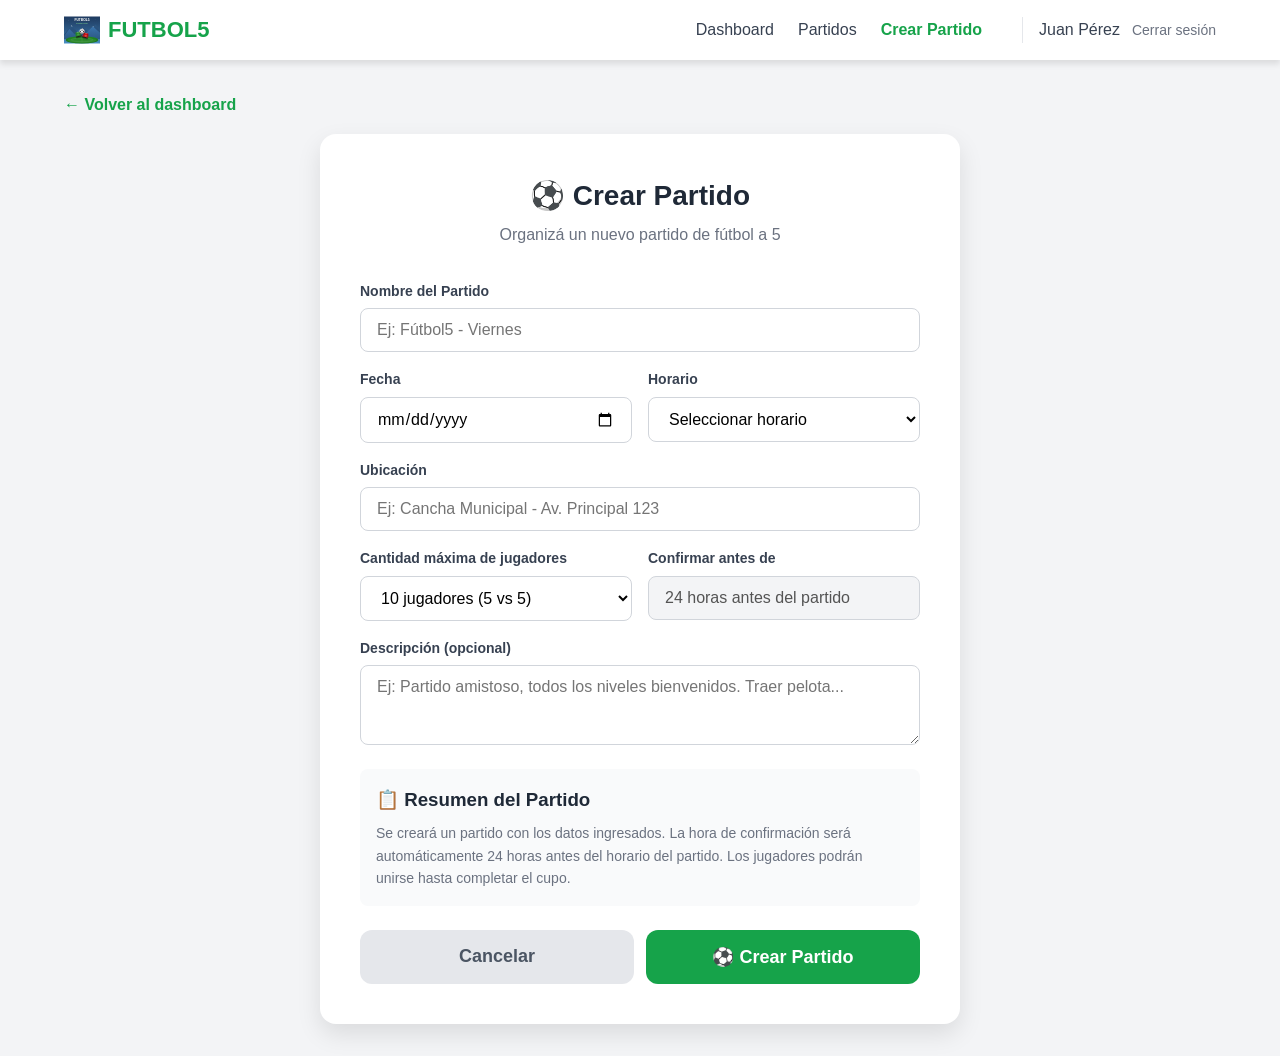
==== pages/create-match.html @ a0f3367d "Add files via upload" ====
<!DOCTYPE html>
<html lang="es">
<head>
    <meta charset="UTF-8">
    <meta name="viewport" content="width=device-width, initial-scale=1.0">
    <link rel="icon" href="../img/logo.svg">
    <title>Crear Partido - Futbol5</title>
    <link rel="stylesheet" href="../css/styles.css">
</head>
<body>

<!-- NAVBAR -->
<nav class="navbar">
    <div class="container">
        <a href="dashboard.html" class="navbar-brand">
            <img src="../img/logo.svg" alt="Futbol5">
            <span>FUTBOL5</span>
        </a>
        <div class="navbar-nav">
            <a href="dashboard.html">Dashboard</a>
            <a href="matches.html">Partidos</a>
            <a href="create-match.html" class="active">Crear Partido</a>
            <div class="navbar-user">
                <span>Juan Pérez</span>
                <button class="btn-logout">Cerrar sesión</button>
            </div>
        </div>
    </div>
</nav>

<!-- CONTENT -->
<div class="dashboard-content">
    <a href="dashboard.html" class="back-btn">← Volver al dashboard</a>

    <div class="create-card">
        <h1>⚽ Crear Partido</h1>
        <p class="subtitle">Organizá un nuevo partido de fútbol a 5</p>

        <form>
            <div class="form-group">
                <label>Nombre del Partido</label>
                <input type="text" placeholder="Ej: Fútbol5 - Viernes" required>
            </div>

            <div class="form-row">
                <div class="form-group">
                    <label>Fecha</label>
                    <input type="date" required>
                </div>
                <div class="form-group">
                    <label>Horario</label>
                    <select required>
                        <option value="">Seleccionar horario</option>
                        <option>20:00 - 21:00</option>
                        <option>18:00 - 19:00</option>
                        <option>19:00 - 20:00</option>
                        <option>21:00 - 22:00</option>
                    </select>
                </div>
            </div>

            <div class="form-group">
                <label>Ubicación</label>
                <input type="text" placeholder="Ej: Cancha Municipal - Av. Principal 123" required>
            </div>

            <div class="form-row">
                <div class="form-group">
                    <label>Cantidad máxima de jugadores</label>
                    <select required>
                        <option value="10">10 jugadores (5 vs 5)</option>
                        <option value="8">8 jugadores (4 vs 4)</option>
                        <option value="12">12 jugadores (6 vs 6)</option>
                        <option value="14">14 jugadores (7 vs 7)</option>
                    </select>
                </div>
                <div class="form-group">
                    <label>Confirmar antes de</label>
                    <input type="text" value="24 horas antes del partido" disabled style="background:var(--gray-100);">
                </div>
            </div>

            <div class="form-group">
                <label>Descripción (opcional)</label>
                <textarea rows="3" placeholder="Ej: Partido amistoso, todos los niveles bienvenidos. Traer pelota..."></textarea>
            </div>

            <div class="create-summary">
                <h3>📋 Resumen del Partido</h3>
                <p>Se creará un partido con los datos ingresados. La hora de confirmación será automáticamente 24 horas antes del horario del partido. Los jugadores podrán unirse hasta completar el cupo.</p>
            </div>

            <div class="btn-group">
                <button type="button" class="btn btn-lg" style="background:var(--gray-200);color:var(--gray-600);">Cancelar</button>
                <button type="submit" class="btn btn-primary btn-lg">⚽ Crear Partido</button>
            </div>
        </form>
    </div>
</div>

</body>
</html>
---- css/styles.css ----
/* ============================================
   FUTBOL5 - CSS COMPLETO
   ============================================ */

/* RESET */
*, *::before, *::after {
    margin: 0;
    padding: 0;
    box-sizing: border-box;
}

/* VARIABLES */
:root {
    --green-50: #f0fdf4;
    --green-100: #dcfce7;
    --green-200: #bbf7d0;
    --green-300: #86efac;
    --green-400: #4ade80;
    --green-500: #22c55e;
    --green-600: #16a34a;
    --green-700: #15803d;
    --green-800: #166534;
    --green-900: #14532d;
    --gray-50: #f9fafb;
    --gray-100: #f3f4f6;
    --gray-200: #e5e7eb;
    --gray-300: #d1d5db;
    --gray-400: #9ca3af;
    --gray-500: #6b7280;
    --gray-600: #4b5563;
    --gray-700: #374151;
    --gray-800: #1f2937;
    --gray-900: #111827;
    --red-500: #ef4444;
    --red-600: #dc2626;
    --yellow-300: #fde047;
    --yellow-500: #eab308;
    --blue-dark: #1e3a5f;
    --blue-mid: #2d5a87;
    --blue-light: #4a90c4;
    --white: #ffffff;
    --shadow-sm: 0 1px 2px rgba(0,0,0,0.05);
    --shadow: 0 4px 6px rgba(0,0,0,0.1);
    --shadow-lg: 0 10px 25px rgba(0,0,0,0.1);
    --shadow-xl: 0 20px 40px rgba(0,0,0,0.15);
    --radius: 8px;
    --radius-lg: 12px;
    --radius-xl: 16px;
    --radius-2xl: 24px;
    --transition: all 0.3s ease;
}

html {
    scroll-behavior: smooth;
}

body {
    font-family: 'Inter', -apple-system, BlinkMacSystemFont, 'Segoe UI', Roboto, sans-serif;
    background: var(--gray-100);
    color: var(--gray-800);
    line-height: 1.6;
}

a {
    text-decoration: none;
    color: inherit;
    transition: var(--transition);
}

img {
    max-width: 100%;
    height: auto;
}

ul, ol {
    list-style: none;
}

/* ============================================
   UTILIDADES
   ============================================ */
.container {
    max-width: 1200px;
    margin: 0 auto;
    padding: 0 24px;
}

.text-center { text-align: center; }
.text-white { color: var(--white); }
.text-green { color: var(--green-600); }
.text-gray { color: var(--gray-500); }
.text-yellow { color: var(--yellow-300); }

.mb-1 { margin-bottom: 4px; }
.mb-2 { margin-bottom: 8px; }
.mb-3 { margin-bottom: 12px; }
.mb-4 { margin-bottom: 16px; }
.mb-6 { margin-bottom: 24px; }
.mb-8 { margin-bottom: 32px; }

.mt-1 { margin-top: 4px; }
.mt-2 { margin-top: 8px; }
.mt-4 { margin-top: 16px; }
.mt-6 { margin-top: 24px; }
.mt-8 { margin-top: 32px; }

.p-4 { padding: 16px; }
.p-6 { padding: 24px; }
.p-8 { padding: 32px; }

/* ============================================
   BOTONES
   ============================================ */
.btn {
    display: inline-block;
    padding: 12px 24px;
    border-radius: var(--radius);
    font-weight: 600;
    font-size: 14px;
    cursor: pointer;
    border: none;
    transition: var(--transition);
    text-align: center;
    font-family: inherit;
}

.btn:hover {
    transform: translateY(-1px);
    box-shadow: var(--shadow);
}

.btn-primary {
    background: var(--green-600);
    color: var(--white);
}

.btn-primary:hover {
    background: var(--green-700);
}

.btn-secondary {
    background: var(--white);
    color: var(--green-600);
}

.btn-secondary:hover {
    background: var(--green-50);
}

.btn-outline {
    background: transparent;
    color: var(--white);
    border: 2px solid var(--white);
}

.btn-outline:hover {
    background: rgba(255,255,255,0.1);
}

.btn-danger {
    background: var(--red-500);
    color: var(--white);
}

.btn-danger:hover {
    background: var(--red-600);
}

.btn-warning {
    background: var(--yellow-500);
    color: var(--white);
}

.btn-lg {
    padding: 16px 32px;
    font-size: 18px;
    border-radius: var(--radius-lg);
}

.btn-full {
    width: 100%;
}

.btn-sm {
    padding: 8px 16px;
    font-size: 13px;
}

/* ============================================
   BADGES
   ============================================ */
.badge {
    display: inline-block;
    padding: 4px 12px;
    border-radius: 999px;
    font-size: 12px;
    font-weight: 600;
}

.badge-open {
    background: var(--green-100);
    color: var(--green-800);
}

.badge-full {
    background: #fef3c7;
    color: #92400e;
}

.badge-cancelled {
    background: #fee2e2;
    color: #991b1b;
}

.badge-completed {
    background: var(--gray-200);
    color: var(--gray-700);
}

/* ============================================
   FORMULARIOS
   ============================================ */
.form-group {
    margin-bottom: 16px;
}

.form-group label {
    display: block;
    font-size: 14px;
    font-weight: 600;
    color: var(--gray-700);
    margin-bottom: 6px;
}

.form-group input,
.form-group select,
.form-group textarea {
    width: 100%;
    padding: 12px 16px;
    border: 1px solid var(--gray-300);
    border-radius: var(--radius);
    font-size: 16px;
    font-family: inherit;
    transition: var(--transition);
    background: var(--white);
}

.form-group input:focus,
.form-group select:focus,
.form-group textarea:focus {
    outline: none;
    border-color: var(--green-500);
    box-shadow: 0 0 0 3px rgba(34,197,94,0.1);
}

.form-row {
    display: grid;
    grid-template-columns: 1fr 1fr;
    gap: 16px;
}

/* ============================================
   NAVBAR
   ============================================ */
.navbar {
    background: var(--white);
    box-shadow: var(--shadow);
    padding: 12px 0;
    position: sticky;
    top: 0;
    z-index: 100;
}

.navbar .container {
    display: flex;
    justify-content: space-between;
    align-items: center;
}

.navbar-brand {
    display: flex;
    align-items: center;
    gap: 8px;
}

.navbar-brand img {
    width: 36px;
    height: 36px;
}

.navbar-brand span {
    font-size: 22px;
    font-weight: 800;
    color: var(--green-600);
}

.navbar-nav {
    display: flex;
    align-items: center;
    gap: 24px;
}

.navbar-nav a {
    color: var(--gray-700);
    font-weight: 500;
}

.navbar-nav a:hover {
    color: var(--green-600);
}

.navbar-nav a.active {
    color: var(--green-600);
    font-weight: 600;
}

.navbar-user {
    display: flex;
    align-items: center;
    gap: 12px;
    margin-left: 16px;
    padding-left: 16px;
    border-left: 1px solid var(--gray-200);
}

.navbar-user span {
    color: var(--gray-700);
}

.btn-logout {
    background: none;
    border: none;
    color: var(--gray-500);
    cursor: pointer;
    font-size: 14px;
    font-family: inherit;
}

.btn-logout:hover {
    color: var(--red-500);
}

/* HOME NAVBAR */
.navbar-home {
    background: rgba(255,255,255,0.1);
    backdrop-filter: blur(10px);
    box-shadow: none;
}

.navbar-home .navbar-brand span {
    color: var(--white);
}

.navbar-home .navbar-nav a {
    color: var(--white);
}

.navbar-home .navbar-nav a:hover {
    color: var(--green-200);
}

/* ============================================
   HERO
   ============================================ */
.hero {
    background: linear-gradient(135deg, var(--green-400), var(--green-600));
    min-height: 100vh;
    display: flex;
    flex-direction: column;
}

.hero-content {
    flex: 1;
    display: flex;
    align-items: center;
    justify-content: center;
    text-align: center;
    padding: 80px 24px;
}

.hero-content img {
    width: 200px;
    height: 200px;
    margin-bottom: 32px;
}

.hero-content h1 {
    font-size: 56px;
    font-weight: 900;
    color: var(--white);
    line-height: 1.1;
    margin-bottom: 24px;
}

.hero-content h1 span {
    color: var(--yellow-300);
}

.hero-content p {
    font-size: 20px;
    color: rgba(255,255,255,0.9);
    max-width: 600px;
    margin: 0 auto 40px;
}

.hero-btns {
    display: flex;
    gap: 16px;
    justify-content: center;
    flex-wrap: wrap;
}

/* ============================================
   FEATURES
   ============================================ */
.features {
    background: var(--white);
    padding: 80px 24px;
}

.features h2 {
    font-size: 32px;
    font-weight: 800;
    color: var(--gray-800);
    margin-bottom: 48px;
    text-align: center;
}

.features-grid {
    max-width: 1200px;
    margin: 0 auto;
    display: grid;
    grid-template-columns: repeat(3, 1fr);
    gap: 32px;
}

.feature-card {
    text-align: center;
    padding: 24px;
}

.feature-icon {
    width: 64px;
    height: 64px;
    background: var(--green-100);
    border-radius: 50%;
    display: flex;
    align-items: center;
    justify-content: center;
    margin: 0 auto 16px;
    font-size: 32px;
}

.feature-card h3 {
    font-size: 20px;
    font-weight: 700;
    color: var(--gray-800);
    margin-bottom: 8px;
}

.feature-card p {
    color: var(--gray-500);
}

/* ============================================
   SCHEDULE
   ============================================ */
.schedule {
    background: var(--white);
    padding: 80px 24px;
    border-top: 3px solid var(--green-600);
}

.schedule h2 {
    font-size: 32px;
    font-weight: 800;
    color: var(--gray-800);
    margin-bottom: 8px;
    text-align: center;
}

.schedule .subtitle {
    text-align: center;
    color: var(--gray-500);
    margin-bottom: 48px;
}

.schedule-grid {
    max-width: 1000px;
    margin: 0 auto;
    display: grid;
    grid-template-columns: repeat(3, 1fr);
    gap: 24px;
}

.schedule-card {
    background: linear-gradient(135deg, var(--green-600), var(--green-500));
    border-radius: var(--radius-xl);
    padding: 32px;
    color: var(--white);
    text-align: center;
    transition: var(--transition);
}

.schedule-card:hover {
    transform: translateY(-4px);
    box-shadow: 0 12px 24px rgba(22,163,74,0.3);
}

.schedule-card .day {
    font-size: 28px;
    font-weight: 800;
    margin-bottom: 8px;
}

.schedule-card .time {
    font-size: 40px;
    font-weight: 900;
    margin-bottom: 4px;
}

.schedule-card .time-sub {
    font-size: 14px;
    opacity: 0.9;
    margin-bottom: 16px;
}

.schedule-card .spots {
    background: rgba(255,255,255,0.2);
    padding: 8px 16px;
    border-radius: var(--radius);
    font-size: 14px;
    font-weight: 600;
}

.schedule-card .spots.full {
    background: rgba(239,68,68,0.8);
}

/* ============================================
   RANKING
   ============================================ */
.ranking {
    background: linear-gradient(135deg, var(--blue-dark), var(--blue-mid));
    padding: 80px 24px;
}

.ranking h2 {
    font-size: 32px;
    font-weight: 800;
    color: var(--white);
    margin-bottom: 8px;
    text-align: center;
}

.ranking .subtitle {
    text-align: center;
    color: rgba(255,255,255,0.7);
    margin-bottom: 48px;
}

.ranking-grid {
    max-width: 1200px;
    margin: 0 auto;
    display: grid;
    grid-template-columns: repeat(4, 1fr);
    gap: 24px;
}

.rank-card {
    background: rgba(255,255,255,0.1);
    backdrop-filter: blur(10px);
    border-radius: var(--radius-xl);
    padding: 24px;
    text-align: center;
    color: var(--white);
    border: 1px solid rgba(255,255,255,0.2);
    transition: var(--transition);
}

.rank-card:hover {
    background: rgba(255,255,255,0.2);
    transform: translateY(-4px);
}

.rank-badge {
    width: 64px;
    height: 64px;
    border-radius: 50%;
    display: flex;
    align-items: center;
    justify-content: center;
    margin: 0 auto 16px;
    font-size: 28px;
    font-weight: 800;
}

.rank-bronce .rank-badge { background: linear-gradient(135deg, #cd7f32, #a0522d); }
.rank-plata .rank-badge { background: linear-gradient(135deg, #c0c0c0, #a8a8a8); }
.rank-oro .rank-badge { background: linear-gradient(135deg, #ffd700, #ffb800); }
.rank-diamante .rank-badge { background: linear-gradient(135deg, #b9f2ff, #00d4ff); }

.rank-card h3 {
    font-size: 18px;
    font-weight: 700;
    margin-bottom: 4px;
}

.rank-card .discount {
    font-size: 24px;
    font-weight: 900;
    color: var(--green-400);
    margin: 8px 0;
}

.rank-card .desc {
    font-size: 13px;
    color: rgba(255,255,255,0.7);
}

/* ============================================
   REGULATIONS
   ============================================ */
.regulations {
    background: var(--white);
    padding: 80px 24px;
}

.reg-card {
    background: var(--white);
    border-radius: var(--radius-xl);
    box-shadow: var(--shadow-lg);
    padding: 40px;
    max-width: 900px;
    margin: 0 auto;
}

.reg-card h2 {
    font-size: 28px;
    font-weight: 800;
    color: var(--gray-800);
    margin-bottom: 4px;
}

.reg-card .subtitle {
    text-align: center;
    color: var(--gray-500);
    margin-bottom: 24px;
}

.reg-tabs {
    display: flex;
    justify-content: center;
    gap: 8px;
    margin-bottom: 24px;
    flex-wrap: wrap;
}

.reg-tab {
    padding: 10px 20px;
    border-radius: var(--radius);
    border: none;
    font-weight: 600;
    cursor: pointer;
    transition: var(--transition);
    font-family: inherit;
    font-size: 14px;
    background: var(--gray-100);
    color: var(--gray-600);
}

.reg-tab:hover {
    background: var(--gray-200);
}

.reg-tab.active {
    background: var(--green-600);
    color: var(--white);
}

.reg-rules {
    display: grid;
    grid-template-columns: 1fr 1fr;
    gap: 12px;
    margin-bottom: 24px;
}

.reg-rule {
    background: var(--gray-50);
    border: 1px solid var(--gray-200);
    border-radius: var(--radius);
    padding: 16px;
    display: flex;
    gap: 12px;
}

.reg-rule .icon {
    font-size: 24px;
    flex-shrink: 0;
}

.reg-rule h4 {
    font-weight: 600;
    color: var(--gray-800);
    margin-bottom: 4px;
}

.reg-rule p {
    font-size: 13px;
    color: var(--gray-500);
}

.reg-warning {
    background: #fffbeb;
    border-left: 4px solid #f59e0b;
    padding: 16px;
    border-radius: 0 var(--radius) var(--radius) 0;
    margin-bottom: 24px;
}

.reg-warning h4 {
    font-weight: 700;
    color: #92400e;
    margin-bottom: 8px;
}

.reg-warning p,
.reg-warning li {
    font-size: 14px;
    color: #a16207;
}

.reg-warning ul {
    margin-top: 8px;
    margin-left: 20px;
    list-style: disc;
}

.reg-accept {
    background: var(--green-50);
    border: 1px solid var(--green-200);
    border-radius: var(--radius);
    padding: 20px;
    display: flex;
    justify-content: space-between;
    align-items: center;
}

.reg-accept h4 {
    font-weight: 700;
    color: var(--green-800);
}

.reg-accept p {
    font-size: 13px;
    color: var(--green-700);
}

.reg-accept-btns {
    display: flex;
    gap: 12px;
    flex-shrink: 0;
}

/* ============================================
   AUTH (LOGIN / REGISTER)
   ============================================ */
.auth {
    min-height: 100vh;
    background: linear-gradient(135deg, var(--green-400), var(--green-600));
    display: flex;
    align-items: center;
    justify-content: center;
    padding: 24px;
}

.auth-card {
    background: var(--white);
    border-radius: var(--radius-2xl);
    box-shadow: var(--shadow-xl);
    padding: 48px;
    width: 100%;
    max-width: 440px;
}

.auth-logo {
    text-align: center;
    margin-bottom: 32px;
}

.auth-logo img {
    width: 100px;
    height: 100px;
    margin: 0 auto 8px;
}

.auth-logo h1 {
    font-size: 32px;
    font-weight: 900;
    color: var(--green-600);
}

.auth-logo p {
    color: var(--gray-500);
}

.auth-check {
    display: flex;
    align-items: flex-start;
    gap: 8px;
    margin: 16px 0;
}

.auth-check input[type="checkbox"] {
    margin-top: 4px;
    accent-color: var(--green-600);
}

.auth-check label {
    font-size: 13px;
    color: var(--gray-500);
}

.auth-check a {
    color: var(--green-600);
    font-weight: 600;
}

.auth-footer {
    text-align: center;
    margin-top: 24px;
    color: var(--gray-500);
}

.auth-footer a {
    color: var(--green-600);
    font-weight: 600;
}

.auth-footer a:hover {
    text-decoration: underline;
}

.auth-error {
    background: #fee2e2;
    border: 1px solid #fca5a5;
    color: #991b1b;
    padding: 12px 16px;
    border-radius: var(--radius);
    margin-bottom: 16px;
    font-size: 14px;
}

/* ============================================
   DASHBOARD
   ============================================ */
.dashboard-content {
    max-width: 1200px;
    margin: 0 auto;
    padding: 32px 24px;
}

.dashboard-content h1 {
    font-size: 32px;
    font-weight: 800;
    color: var(--gray-800);
    margin-bottom: 4px;
}

.dashboard-content .subtitle {
    color: var(--gray-500);
    margin-bottom: 32px;
}

.dashboard-grid {
    display: grid;
    grid-template-columns: 1fr 1fr;
    gap: 32px;
}

.dash-card {
    background: var(--white);
    border-radius: var(--radius-lg);
    box-shadow: var(--shadow);
    padding: 24px;
}

.dash-card-header {
    display: flex;
    justify-content: space-between;
    align-items: center;
    margin-bottom: 16px;
}

.dash-card-header h2 {
    font-size: 20px;
    font-weight: 700;
    color: var(--gray-800);
}

.dash-card-header a {
    color: var(--green-600);
    font-size: 14px;
    font-weight: 600;
}

.dash-card-header a:hover {
    text-decoration: underline;
}

/* ============================================
   MATCH CARDS
   ============================================ */
.match-card {
    background: var(--white);
    border-radius: var(--radius-lg);
    box-shadow: var(--shadow);
    overflow: hidden;
    transition: var(--transition);
}

.match-card:hover {
    box-shadow: var(--shadow-lg);
    transform: translateY(-2px);
}

.match-card-header {
    background: linear-gradient(135deg, var(--green-500), var(--green-600));
    padding: 16px 20px;
    display: flex;
    justify-content: space-between;
    align-items: center;
}

.match-card-header h3 {
    color: var(--white);
    font-size: 18px;
    font-weight: 700;
}

.match-card-body {
    padding: 20px;
}

.match-card-body p {
    color: var(--gray-600);
    margin-bottom: 4px;
    font-size: 14px;
}

.match-card-footer {
    display: flex;
    justify-content: space-between;
    align-items: center;
    padding: 12px 20px;
    border-top: 1px solid var(--gray-200);
}

.match-card-footer .organizer {
    font-size: 13px;
    color: var(--gray-400);
}

/* ============================================
   MATCH LIST
   ============================================ */
.matches-grid {
    display: grid;
    grid-template-columns: repeat(3, 1fr);
    gap: 24px;
}

.filter-card {
    background: var(--white);
    border-radius: var(--radius-lg);
    box-shadow: var(--shadow);
    padding: 24px;
    margin-bottom: 24px;
}

/* ============================================
   MATCH DETAIL
   ============================================ */
.detail-card {
    background: var(--white);
    border-radius: var(--radius-xl);
    box-shadow: var(--shadow-lg);
    overflow: hidden;
    max-width: 900px;
    margin: 0 auto;
}

.detail-header {
    background: linear-gradient(135deg, var(--green-500), var(--green-600));
    padding: 24px 32px;
    display: flex;
    justify-content: space-between;
    align-items: center;
}

.detail-header h1 {
    color: var(--white);
    font-size: 28px;
    font-weight: 800;
}

.detail-header p {
    color: rgba(255,255,255,0.9);
}

.detail-body {
    padding: 32px;
    display: grid;
    grid-template-columns: 1fr 1fr;
    gap: 32px;
}

.detail-info h2 {
    font-size: 20px;
    font-weight: 700;
    color: var(--gray-800);
    margin-bottom: 16px;
}

.detail-row {
    display: flex;
    gap: 12px;
    margin-bottom: 16px;
}

.detail-row .icon {
    font-size: 24px;
    flex-shrink: 0;
}

.detail-row .label {
    font-weight: 600;
    color: var(--gray-800);
}

.detail-row .value {
    color: var(--gray-500);
    font-size: 14px;
}

.progress-bar {
    width: 100%;
    height: 8px;
    background: var(--gray-200);
    border-radius: 4px;
    margin-top: 8px;
}

.progress-fill {
    height: 100%;
    background: var(--green-600);
    border-radius: 4px;
    transition: width 0.5s ease;
}

/* ============================================
   PLAYER LIST
   ============================================ */
.player-item {
    display: flex;
    align-items: center;
    padding: 12px;
    background: var(--gray-50);
    border-radius: var(--radius);
    margin-bottom: 8px;
}

.player-avatar {
    width: 40px;
    height: 40px;
    background: var(--green-500);
    border-radius: 50%;
    display: flex;
    align-items: center;
    justify-content: center;
    color: var(--white);
    font-weight: 700;
    font-size: 14px;
    flex-shrink: 0;
}

.player-info {
    flex: 1;
    margin-left: 12px;
}

.player-info .name {
    font-weight: 600;
    color: var(--gray-800);
    font-size: 14px;
}

.player-info .username {
    font-size: 13px;
    color: var(--gray-400);
}

.detail-actions {
    padding: 24px 32px;
    border-top: 1px solid var(--gray-200);
    display: flex;
    gap: 12px;
}

/* ============================================
   CREATE MATCH
   ============================================ */
.create-card {
    background: var(--white);
    border-radius: var(--radius-xl);
    box-shadow: var(--shadow-lg);
    padding: 40px;
    max-width: 640px;
    margin: 0 auto;
}

.create-card h1 {
    text-align: center;
    font-size: 28px;
    font-weight: 800;
    color: var(--gray-800);
    margin-bottom: 4px;
}

.create-card .subtitle {
    text-align: center;
    color: var(--gray-500);
    margin-bottom: 32px;
}

.create-summary {
    background: var(--gray-50);
    border-radius: var(--radius);
    padding: 16px;
    margin-top: 16px;
}

.create-summary h3 {
    font-weight: 600;
    color: var(--gray-800);
    margin-bottom: 8px;
}

.create-summary p {
    font-size: 14px;
    color: var(--gray-500);
}

.btn-group {
    display: grid;
    grid-template-columns: 1fr 1fr;
    gap: 12px;
    margin-top: 24px;
}

.back-btn {
    color: var(--green-600);
    font-weight: 600;
    cursor: pointer;
    background: none;
    border: none;
    font-size: 16px;
    margin-bottom: 16px;
    display: inline-block;
    font-family: inherit;
}

.back-btn:hover {
    text-decoration: underline;
}

/* ============================================
   EMPTY STATE
   ============================================ */
.empty-state {
    text-align: center;
    padding: 48px 24px;
    color: var(--gray-400);
}

.empty-state .icon {
    font-size: 64px;
    margin-bottom: 16px;
}

.empty-state h3 {
    font-size: 20px;
    font-weight: 600;
    color: var(--gray-800);
    margin-bottom: 8px;
}

.empty-state p {
    color: var(--gray-500);
    margin-bottom: 24px;
}

/* ============================================
   FOOTER
   ============================================ */
.footer {
    background: var(--green-800);
    color: var(--white);
    padding: 32px;
    text-align: center;
}

.footer p {
    color: rgba(255,255,255,0.8);
}

/* ============================================
   HIDDEN PAGES
   ============================================ */
.page {
    display: none;
}

.page.active {
    display: block;
}

/* ============================================
   RESPONSIVE
   ============================================ */
@media (max-width: 768px) {
    .hero-content h1 {
        font-size: 36px;
    }

    .features-grid,
    .schedule-grid,
    .ranking-grid,
    .dashboard-grid,
    .reg-rules,
    .detail-body,
    .matches-grid,
    .form-row {
        grid-template-columns: 1fr;
    }

    .auth-card {
        padding: 32px 24px;
    }

    .detail-header {
        flex-direction: column;
        gap: 12px;
    }

    .reg-accept {
        flex-direction: column;
        gap: 16px;
        text-align: center;
    }

    .navbar-nav {
        gap: 12px;
    }

    .navbar-user {
        display: none;
    }

    .hero-content h1 {
        font-size: 32px;
    }
}
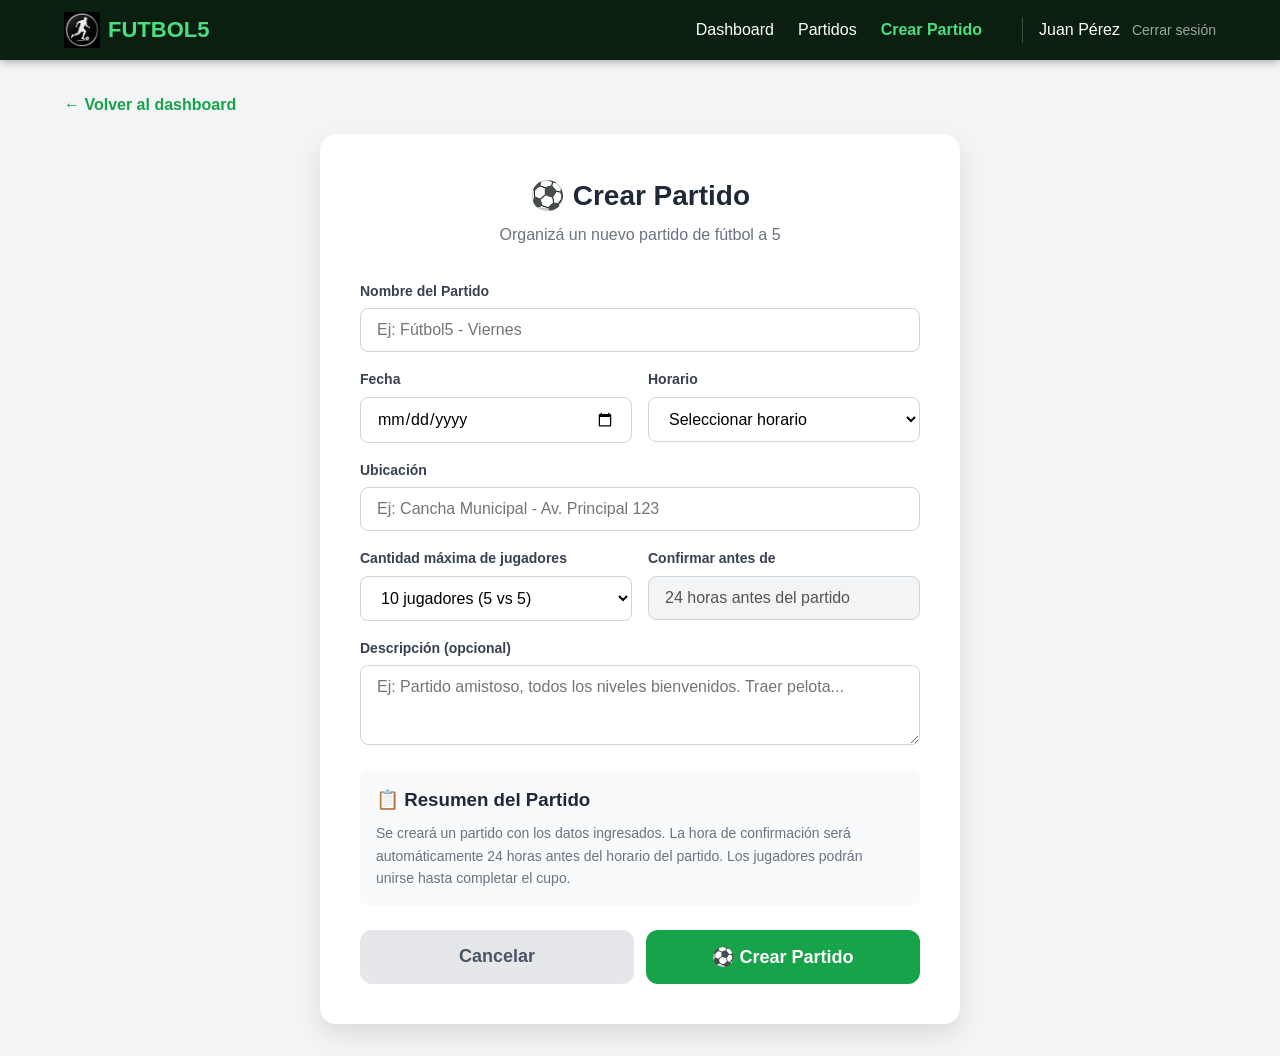
==== commit 0f740646: "Add files via upload" ====
--- a/pages/create-match.html
+++ b/pages/create-match.html
@@ -3,7 +3,7 @@
 <head>
     <meta charset="UTF-8">
     <meta name="viewport" content="width=device-width, initial-scale=1.0">
-    <link rel="icon" href="../img/logo.svg">
+    <link rel="icon" href="../img/logo.png">
     <title>Crear Partido - Futbol5</title>
     <link rel="stylesheet" href="../css/styles.css">
 </head>
@@ -13,7 +13,7 @@
 <nav class="navbar">
     <div class="container">
         <a href="dashboard.html" class="navbar-brand">
-            <img src="../img/logo.svg" alt="Futbol5">
+            <img src="../img/logo.png" alt="Futbol5">
             <span>FUTBOL5</span>
         </a>
         <div class="navbar-nav">
--- a/css/styles.css
+++ b/css/styles.css
@@ -139,12 +139,12 @@
 }
 
 .btn-secondary {
-    background: var(--white);
-    color: var(--green-600);
+    background: #f59e0b;
+    color: var(--white);
 }
 
 .btn-secondary:hover {
-    background: var(--green-50);
+    background: #d97706;
 }
 
 .btn-outline {
@@ -263,8 +263,8 @@
    NAVBAR
    ============================================ */
 .navbar {
-    background: var(--white);
-    box-shadow: var(--shadow);
+    background: #0a1f10;
+    box-shadow: 0 2px 8px rgba(0,0,0,0.3);
     padding: 12px 0;
     position: sticky;
     top: 0;
@@ -291,7 +291,7 @@
 .navbar-brand span {
     font-size: 22px;
     font-weight: 800;
-    color: var(--green-600);
+    color: var(--green-400);
 }
 
 .navbar-nav {
@@ -301,16 +301,16 @@
 }
 
 .navbar-nav a {
-    color: var(--gray-700);
+    color: var(--white);
     font-weight: 500;
 }
 
 .navbar-nav a:hover {
-    color: var(--green-600);
+    color: var(--green-400);
 }
 
 .navbar-nav a.active {
-    color: var(--green-600);
+    color: var(--green-400);
     font-weight: 600;
 }
 
@@ -320,17 +320,17 @@
     gap: 12px;
     margin-left: 16px;
     padding-left: 16px;
-    border-left: 1px solid var(--gray-200);
+    border-left: 1px solid rgba(255,255,255,0.2);
 }
 
 .navbar-user span {
-    color: var(--gray-700);
+    color: var(--white);
 }
 
 .btn-logout {
     background: none;
     border: none;
-    color: var(--gray-500);
+    color: rgba(255,255,255,0.6);
     cursor: pointer;
     font-size: 14px;
     font-family: inherit;
@@ -342,7 +342,7 @@
 
 /* HOME NAVBAR */
 .navbar-home {
-    background: rgba(255,255,255,0.1);
+    background: rgba(0,0,0,0.3);
     backdrop-filter: blur(10px);
     box-shadow: none;
 }
@@ -535,6 +535,31 @@
 
 .schedule-card .spots.full {
     background: rgba(239,68,68,0.8);
+}
+
+.schedule-card .city {
+    font-size: 14px;
+    font-weight: 600;
+    margin-bottom: 8px;
+    opacity: 0.95;
+}
+
+.schedule-card .map-link {
+    display: inline-block;
+    background: rgba(255,255,255,0.25);
+    color: var(--white);
+    padding: 6px 12px;
+    border-radius: var(--radius);
+    font-size: 12px;
+    font-weight: 600;
+    margin-bottom: 12px;
+    transition: var(--transition);
+    text-decoration: none;
+}
+
+.schedule-card .map-link:hover {
+    background: rgba(255,255,255,0.4);
+    transform: translateY(-1px);
 }
 
 /* ============================================
